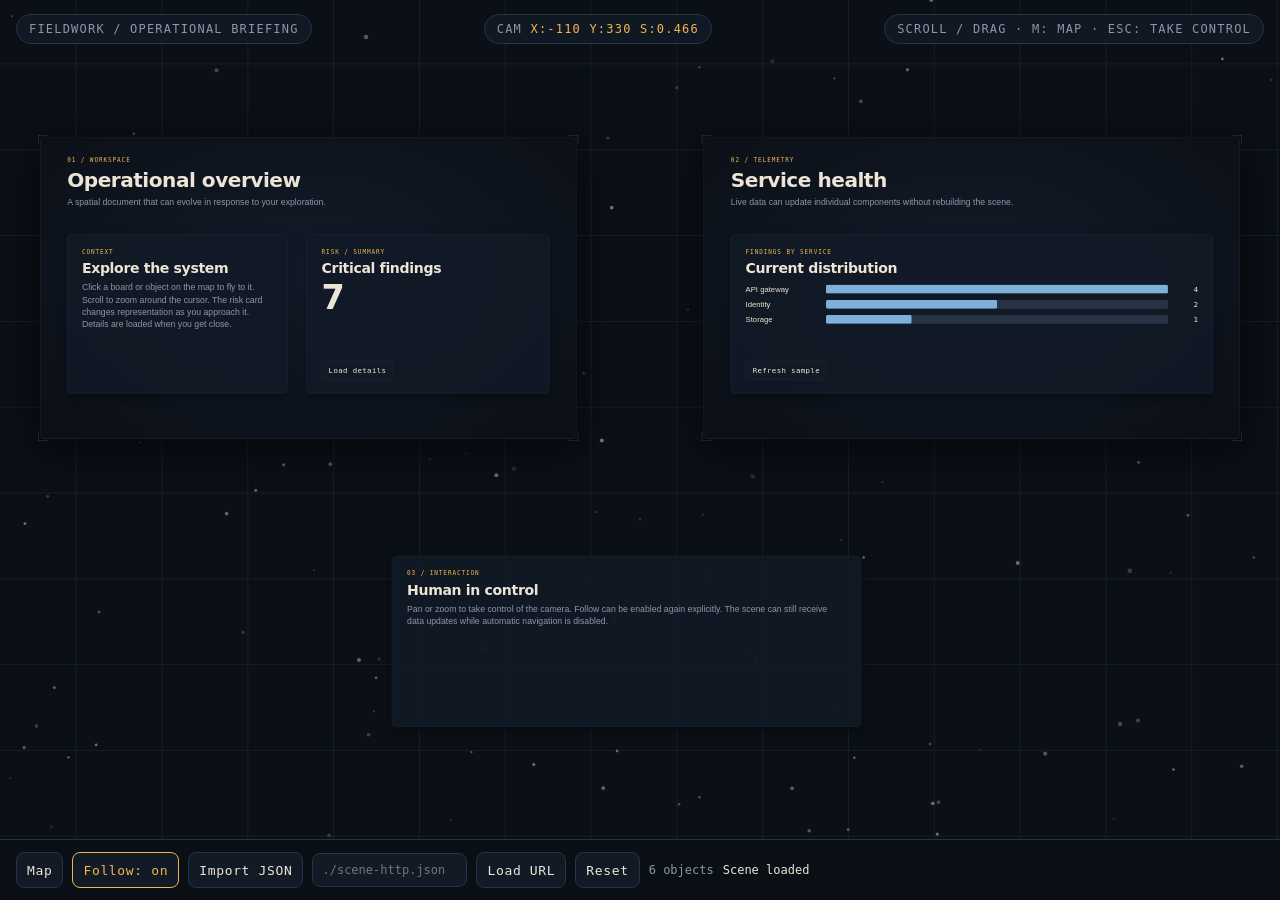
==== index.html @ 66d028a1 "Scaffold Fieldwork from recovered spatial prototype and architecture baseline" ====
<!doctype html><html lang="en"><head><meta charset="utf-8"><meta name="viewport" content="width=device-width,initial-scale=1,viewport-fit=cover"><title>Fieldwork — spatial workspace</title><meta http-equiv="Content-Security-Policy" content="default-src 'none'; script-src 'unsafe-inline'; style-src 'unsafe-inline'; connect-src 'self'; img-src 'self' data:; base-uri 'none'; form-action 'none'"><style>
:root{
  --ink:#0B0F16;
  --ink2:#121A26;
  --ink3:#172233;
  --line:#283346;
  --paper:#ECE5D6;
  --dim:#8D97A8;
  --sig:#F0B44C;   /* signal / focal highlight */
  --sense:#7FB0DA; /* geometry / camera / sensors */
  --earth:#D27A45; /* clock / grounding */
  --haze:#B486E6;  /* transforms / reveals */
  --ok:#5CCB8A;    /* active / verified */
  --display:"Bricolage Grotesque","Avenir Next","Segoe UI",system-ui,sans-serif;
  --body:"IBM Plex Sans","Helvetica Neue",Arial,sans-serif;
  --mono:"IBM Plex Mono",ui-monospace,"SF Mono",Menlo,monospace;
  color-scheme:dark;
}
*{box-sizing:border-box}
html,body{height:100%;margin:0;padding:0}
body{
  background:var(--ink);
  color:var(--paper);
  font-family:var(--body);
  overflow:hidden;
  user-select:auto;
}

/* Stage & World */
#stage{position:fixed;inset:0;overflow:hidden;cursor:default;touch-action:none}
#stage.explore{cursor:grab}
#stage.explore.drag{cursor:grabbing}
#bg{position:absolute;inset:0;width:100%;height:100%;display:block}
#world{position:absolute;left:0;top:0;transform-origin:0 0}
#macro{position:absolute;left:-14000px;top:-14000px;width:28000px;height:28000px;overflow:visible;pointer-events:none}

/* Drafting Boards */
.board{
  position:absolute;
  width:1600px;
  height:900px;
  transform-origin:800px 450px;
  background:radial-gradient(ellipse at 50% 45%, #121B29, #0B0F16);
  border:1px solid rgba(40,51,70,.85);
  border-radius:14px;
  box-shadow:0 30px 100px rgba(0,0,0,.6);
}
.board.clickable{cursor:pointer}
.board.clickable:hover{border-color:var(--sig);box-shadow:0 0 0 2px rgba(240,180,76,.35),0 30px 100px rgba(0,0,0,.65)}
.board>svg{position:absolute;inset:0;width:1600px;height:900px;overflow:visible;pointer-events:none}
.board .h{position:absolute}

/* Architectural Corner Marks & Title Block */
.sheet-mark{position:absolute;width:28px;height:28px;border-color:var(--line);border-style:solid;border-width:0;pointer-events:none}
.tl{left:-7px;top:-7px;border-left-width:2px;border-top-width:2px}
.tr{right:-7px;top:-7px;border-right-width:2px;border-top-width:2px}
.bl{left:-7px;bottom:-7px;border-left-width:2px;border-bottom-width:2px}
.br{right:-7px;bottom:-7px;border-right-width:2px;border-bottom-width:2px}
.tblock{
  position:absolute;right:28px;bottom:20px;
  font:500 14px/1 var(--mono);color:var(--dim);
  letter-spacing:.14em;text-transform:uppercase;
  display:flex;gap:18px;border-top:1px solid var(--line);padding-top:10px;
  pointer-events:none;
}
.tblock b{color:var(--paper);font-weight:500}

/* Board Typography */
.eyebrow{left:84px;top:56px;font:500 17px/1 var(--mono);letter-spacing:.2em;text-transform:uppercase;color:var(--sig)}
.h2{left:84px;top:88px;font:700 56px/1.04 var(--display);letter-spacing:-.02em;max-width:1180px;text-wrap:balance}
.txt{font:400 23px/1.38 var(--body);color:var(--paper)}
.small{font:400 18px/1.4 var(--body);color:var(--dim)}
.code{
  font:500 18px/1.45 var(--mono);
  background:var(--ink);
  border:1px solid var(--line);
  border-radius:10px;
  padding:14px 18px;
  color:var(--paper);
}
.card{
  background:rgba(18,26,38,.92);
  border:1.5px solid var(--line);
  border-radius:14px;
  padding:20px 22px;
  box-shadow:0 12px 32px rgba(0,0,0,.35);
}
.pill{
  display:inline-block;
  border:1.5px solid currentColor;
  border-radius:999px;
  padding:4px 12px;
  font:500 14px/1.1 var(--mono);
  letter-spacing:.1em;
  text-transform:uppercase;
}

/* SVG Styles */
svg text{font-family:var(--mono);fill:var(--paper)}
svg .t-lab{font:500 19px var(--mono);letter-spacing:.08em;text-transform:uppercase}
svg .t-sm{font:400 16px var(--mono);fill:var(--dim)}
svg .t-disp{font:700 28px var(--display)}
.stroke{fill:none;stroke-linecap:round;stroke-linejoin:round}
.s-sig{stroke:var(--sig)}.s-sense{stroke:var(--sense)}.s-earth{stroke:var(--earth)}.s-haze{stroke:var(--haze)}.s-ok{stroke:var(--ok)}.s-line{stroke:var(--line)}.s-dim{stroke:var(--dim)}.s-paper{stroke:var(--paper)}
.f-sig{fill:var(--sig)}.f-sense{fill:var(--sense)}.f-earth{fill:var(--earth)}.f-haze{fill:var(--haze)}.f-ok{fill:var(--ok)}.f-ink{fill:var(--ink)}.f-ink2{fill:var(--ink2)}.f-paper{fill:var(--paper)}.f-dim{fill:var(--dim)}
.c-sig{color:var(--sig)}.c-sense{color:var(--sense)}.c-earth{color:var(--earth)}.c-haze{color:var(--haze)}.c-ok{color:var(--ok)}.c-dim{color:var(--dim)}

/* Reveal Vocabulary */
[data-c]{
  transition:
    opacity .65s ease,
    transform .9s cubic-bezier(.2,.9,.2,1),
    clip-path 1s cubic-bezier(.7,0,.2,1),
    stroke-dashoffset 1.3s cubic-bezier(.65,0,.25,1);
}
svg [data-c]{transform-box:fill-box;transform-origin:center}
.rv{opacity:0;transform:translateY(22px)}
.pop{opacity:0;transform:scale(.45)}
.pop.on{transition:opacity .38s ease, transform .75s cubic-bezier(.22,1,.36,1)}
.fade{opacity:0}
.slide{opacity:0;transform:translateX(-46px)}
.mask{clip-path:inset(-10% 100% -10% 0)}
.mask.on{clip-path:inset(-10% -4% -10% -4%)}
.draw{stroke-dasharray:1 1;stroke-dashoffset:1}
.draw.on{stroke-dashoffset:0}
path.draw[marker-end]:not(.on),path.draw[marker-start]:not(.on){opacity:0}
.on{opacity:1;transform:none}

/* Ambient Motion */
@keyframes spin{to{transform:rotate(360deg)}}
@keyframes spinr{to{transform:rotate(-360deg)}}
@keyframes breathe{50%{opacity:.4}}
@keyframes bob{50%{transform:translateY(-10px)}}
@keyframes dashflow{to{stroke-dashoffset:-40}}
.spin-slow{animation:spin 50s linear infinite;transform-box:fill-box;transform-origin:center}
.spin-rev{animation:spinr 36s linear infinite;transform-box:fill-box;transform-origin:center}
.breathe.on{animation:breathe 2.6s ease-in-out infinite}
.bob.on{animation:bob 3.2s ease-in-out infinite}
.flow{stroke-dasharray:8 12;animation:dashflow 1.4s linear infinite}

/* Top Telemetry / Hint Pill */
#hud{
  position:fixed;top:14px;left:16px;right:16px;
  display:flex;align-items:center;justify-content:space-between;gap:12px;
  pointer-events:none;z-index:5;
}
.pillbar{
  font:500 12px var(--mono);letter-spacing:.1em;text-transform:uppercase;
  color:var(--dim);
  background:rgba(18,26,38,.86);
  border:1px solid var(--line);
  padding:7px 12px;border-radius:999px;
  backdrop-filter:blur(6px);
  white-space:nowrap;
}
.pillbar b{color:var(--sig);font-weight:500}
#hint{transition:opacity .35s}
#hint.hide{opacity:0}

.btn{
  appearance:none;border:1px solid var(--line);
  background:var(--ink2);color:var(--paper);
  height:36px;min-width:36px;border-radius:8px;
  font:500 13px var(--mono);letter-spacing:.05em;
  display:inline-flex;align-items:center;justify-content:center;gap:6px;
  cursor:pointer;padding:0 10px;
  transition:border-color .15s, color .15s;
}
.btn:hover{border-color:var(--dim)}
.btn:focus-visible{outline:2px solid var(--sig);outline-offset:2px}
.btn[aria-pressed="true"]{border-color:var(--sig);color:var(--sig)}

/* Fieldwork: arbitrary bounds and native interactive components. */
#stage{cursor:grab}#stage.drag{cursor:grabbing}#world{will-change:auto}.node{position:absolute;transform-origin:0 0;user-select:text;cursor:default}.node[hidden]{display:none}.node.clickable{cursor:pointer}.node:focus-visible{outline:3px solid var(--sig);outline-offset:6px}.node.card{padding:0;overflow:hidden}.node.board{overflow:visible}.node-content{position:relative;height:100%;padding:40px 44px;overflow:hidden;display:flex;flex-direction:column;gap:16px}.board>.node-content{padding:56px 80px;overflow:visible}.node-label{font:500 18px var(--mono);letter-spacing:.15em;text-transform:uppercase;color:var(--sig)}.node-title{font:700 42px/1.1 var(--display);margin:0;letter-spacing:-.025em}.board .node-title{font-size:60px}.node-text{font:400 26px/1.4 var(--body);color:var(--dim);margin:0;max-width:100%;overflow-wrap:anywhere}.board .node-text{max-width:1300px}.metric{font:700 100px/1 var(--display);font-variant-numeric:tabular-nums}.node-actions{display:flex;gap:12px;flex-wrap:wrap;margin-top:auto}.node-actions .btn{height:auto;padding:14px 20px;font-size:22px;white-space:normal;cursor:pointer}.node-list{font:24px/1.5 var(--body);margin:0;padding-left:28px}.chart{display:grid;gap:18px;margin-top:10px}.bar-row{display:grid;grid-template-columns:220px 1fr 70px;gap:20px;align-items:center;font:23px var(--body)}.bar-track{height:26px;background:var(--line);border-radius:4px;overflow:hidden}.bar-value{height:100%;background:var(--sense);border-radius:4px}.bar-number{font:23px var(--mono);text-align:right}.table-wrap{overflow:auto;max-height:250px;touch-action:pan-y}table{border-collapse:collapse;width:100%;font:24px var(--body)}td,th{text-align:left;padding:14px;border-bottom:1px solid var(--line)}th{font:500 18px var(--mono);color:var(--dim);text-transform:uppercase}#hud .pillbar{overflow:hidden;text-overflow:ellipsis;max-width:45vw}#hud{top:14px}#toolbar{position:fixed;bottom:0;left:0;right:0;display:flex;gap:9px;align-items:center;flex-wrap:wrap;padding:12px 16px;background:rgba(11,15,22,.96);border-top:1px solid var(--line);z-index:9}#status{font:12px var(--mono);color:var(--paper);flex:1;min-width:100px}#scene-url{width:155px;max-width:24vw;background:var(--ink2);border:1px solid var(--line);color:var(--paper);border-radius:8px;padding:9px;font:12px var(--mono)}#count{font:12px var(--mono);color:var(--dim)}@media(max-width:650px){#camHud{display:none}#toolbar{gap:5px;padding:8px}#scene-url{width:95px}#status{flex-basis:100%}}@media(prefers-reduced-motion:reduce){*,*::before,*::after{animation:none!important;transition:none!important}}
</style></head><body><div id="stage" class="explore" aria-label="Spatial workspace"><canvas id="bg" aria-hidden="true"></canvas><div id="world"></div></div><div id="hud"><div class="pillbar" id="title">Fieldwork</div><div class="pillbar" id="camHud">CAM <b id="camReadout"></b></div><div class="pillbar">Scroll / drag · M: map · Esc: take control</div></div><div id="toolbar"><button class="btn" id="map" type="button">Map</button><button class="btn" id="follow" type="button" aria-pressed="true">Follow: on</button><button class="btn" id="import" type="button">Import JSON</button><input id="file" type="file" accept="application/json,.json" hidden><input id="scene-url" aria-label="Scene URL" placeholder="./scene-http.json"><button class="btn" id="load-url" type="button">Load URL</button><button class="btn" id="reset" type="button">Reset</button><span id="count"></span><span id="status" role="status"></span></div><script type="application/json" id="demo">{"version": 1, "title": "Fieldwork / operational briefing", "objects": [{"id": "briefing", "type": "board", "x": -1900, "y": -550, "w": 1600, "h": 900, "props": {"label": "01 / WORKSPACE", "title": "Operational overview", "text": "A spatial document that can evolve in response to your exploration."}}, {"id": "summary", "type": "text", "x": 80, "y": 290, "w": 660, "h": 475, "props": {"label": "CONTEXT", "title": "Explore the system", "text": "Click a board or object on the map to fly to it. Scroll to zoom around the cursor. The risk card changes representation as you approach it. Details are loaded when you get close."}, "parent": "briefing"}, {"id": "risk", "type": "metric", "x": 795, "y": 290, "w": 725, "h": 475, "props": {"label": "RISK / SUMMARY", "title": "Critical findings", "value": 7, "buttons": [{"label": "Load details", "event": "details"}]}, "variants": [{"minZoom": 0.8, "type": "metric", "props": {"text": "Three services need review. Details can be discovered by zooming or clicking."}}], "parent": "briefing"}, {"id": "services", "type": "board", "x": 80, "y": -550, "w": 1600, "h": 900, "props": {"label": "02 / TELEMETRY", "title": "Service health", "text": "Live data can update individual components without rebuilding the scene."}}, {"id": "trend", "type": "chart", "x": 80, "y": 290, "w": 1440, "h": 475, "props": {"label": "FINDINGS BY SERVICE", "title": "Current distribution", "items": [{"label": "API gateway", "value": 4}, {"label": "Identity", "value": 2}, {"label": "Storage", "value": 1}], "buttons": [{"label": "Refresh sample", "event": "refresh"}]}, "parent": "services"}, {"id": "notes", "type": "text", "x": -850, "y": 700, "w": 1400, "h": 510, "props": {"label": "03 / INTERACTION", "title": "Human in control", "text": "Pan or zoom to take control of the camera. Follow can be enabled again explicitly. The scene can still receive data updates while automatic navigation is disabled."}}], "behaviours": [{"id": "discover", "on": {"event": "camera.enter", "target": "risk", "minZoom": 1.25}, "actions": [{"command": "data.fetch", "source": "risk-details"}], "once": true}, {"id": "details-click", "on": {"event": "widget.action", "target": "risk", "name": "details"}, "actions": [{"command": "data.fetch", "source": "risk-click"}]}, {"id": "refresh", "on": {"event": "widget.action", "target": "trend", "name": "refresh"}, "actions": [{"command": "data.fetch", "source": "telemetry"}]}], "sources": {"risk-details": {"kind": "inline", "commands": [{"command": "object.update", "target": "risk", "props": {"value": 9}}, {"command": "object.upsert", "object": {"id": "details", "type": "board", "x": 1900, "y": -550, "w": 1600, "h": 900, "props": {"label": "04 / DISCOVERED", "title": "Affected services", "text": "This board was created by a JSON response, not embedded as HTML."}}}, {"command": "object.upsert", "object": {"id": "findings", "type": "table", "x": 80, "y": 290, "w": 1440, "h": 475, "props": {"title": "Prioritized findings", "columns": ["Service", "Severity", "Open"], "rows": [["API gateway", "Critical", 5], ["Identity", "Critical", 3], ["Storage", "Critical", 1]], "buttons": [{"label": "Return to overview", "event": "return"}]}, "parent": "details"}}, {"command": "object.move", "target": "notes", "x": 300, "y": 850}, {"command": "behaviour.upsert", "behaviour": {"id": "return-home", "on": {"event": "widget.action", "target": "findings", "name": "return"}, "actions": [{"command": "camera.overview"}]}}]}, "risk-click": {"kind": "inline", "commands": [{"command": "object.update", "target": "risk", "props": {"value": 9}}, {"command": "object.upsert", "object": {"id": "details", "type": "board", "x": 1900, "y": -550, "w": 1600, "h": 900, "props": {"label": "04 / DISCOVERED", "title": "Affected services", "text": "This board was created by a JSON response, not embedded as HTML."}}}, {"command": "object.upsert", "object": {"id": "findings", "type": "table", "x": 80, "y": 290, "w": 1440, "h": 475, "props": {"title": "Prioritized findings", "columns": ["Service", "Severity", "Open"], "rows": [["API gateway", "Critical", 5], ["Identity", "Critical", 3], ["Storage", "Critical", 1]], "buttons": [{"label": "Return to overview", "event": "return"}]}, "parent": "details"}}, {"command": "object.move", "target": "notes", "x": 300, "y": 850}, {"command": "behaviour.upsert", "behaviour": {"id": "return-home", "on": {"event": "widget.action", "target": "findings", "name": "return"}, "actions": [{"command": "camera.overview"}]}}, {"command": "camera.focus", "target": "details"}]}, "telemetry": {"kind": "inline", "commands": [{"command": "object.update", "target": "trend", "props": {"items": [{"label": "API gateway", "value": 5}, {"label": "Identity", "value": 3}, {"label": "Storage", "value": 1}]}}]}}, "camera": {"initial": "overview"}}</script><script>
/* Camera interpolation and adaptive background derived from the supplied Spatial Explainer reference. */
const ease = p => p < 0.5 ? 4 * p * p * p : 1 - Math.pow(-2 * p + 2, 3) / 2;

function lerpCam(a, b, p, fly) {
  const e = ease(Math.max(0, Math.min(1, p)));
  const x = a.x + (b.x - a.x) * e;
  const y = a.y + (b.y - a.y) * e;
  // Geometric interpolation for scale looks uniform to the eye
  let s = Math.exp(Math.log(a.s) + (Math.log(b.s) - Math.log(a.s)) * e);
  if (fly) {
    // Gentle zoom-out arc midway through long flights
    const dip = Math.sin(e * Math.PI);
    s *= Math.exp(-0.55 * dip);
  }
  return { x, y, s };
}


const cv = document.getElementById('bg');
const ctx = cv.getContext('2d');
let DPR = 1;
function resize() {
  DPR = Math.min(2, devicePixelRatio || 1);
  cv.width = innerWidth * DPR;
  cv.height = innerHeight * DPR;
}
window.addEventListener('resize', resize);
resize();

const dust = Array.from({ length: 120 }, () => ({
  x: Math.random(),
  y: Math.random(),
  z: 0.2 + Math.random() * 0.65,
  a: 0.12 + Math.random() * 0.35,
  r: 0.8 + Math.random() * 1.6
}));

let prevCam = null;
function drawBg(c) {
  const W = innerWidth, Hh = innerHeight, k = baseScale() * c.s;
  ctx.setTransform(DPR, 0, 0, DPR, 0, 0);
  ctx.clearRect(0, 0, W, Hh);

  // Choose an adaptive grid spacing in world units so grid squares stay readable at any zoom
  const rawStep = 90 / k;
  const pow = Math.pow(2, Math.round(Math.log2(rawStep)));
  const step = Math.max(64, pow);
  const pxStep = step * k;

  ctx.strokeStyle = 'rgba(40,51,70,.42)';
  ctx.lineWidth = 1;
  ctx.beginPath();
  const ox = ((W / 2 - c.x * k) % pxStep + pxStep) % pxStep;
  const oy = (((Hh - 36) / 2 - c.y * k) % pxStep + pxStep) % pxStep;
  for (let x = ox; x < W; x += pxStep) { ctx.moveTo(x, 0); ctx.lineTo(x, Hh); }
  for (let y = oy; y < Hh; y += pxStep) { ctx.moveTo(0, y); ctx.lineTo(W, y); }
  ctx.stroke();

  // Parallax dust with motion streaks during camera flight
  const vx = prevCam ? (c.x - prevCam.x) * k : 0;
  const vy = prevCam ? (c.y - prevCam.y) * k : 0;
  const speedPx = Math.hypot(vx, vy);

  for (const d of dust) {
    const sx = ((d.x * W - c.x * k * 0.08 * d.z) % W + W) % W;
    const sy = ((d.y * Hh - c.y * k * 0.08 * d.z) % Hh + Hh) % Hh;
    ctx.fillStyle = `rgba(236,229,214,${d.a})`;
    if (speedPx > 3 && !reducedMotion.matches) {
      ctx.strokeStyle = `rgba(240,180,76,${Math.min(0.45, d.a * 0.9)})`;
      ctx.lineWidth = d.r;
      ctx.beginPath();
      ctx.moveTo(sx, sy);
      ctx.lineTo(sx + vx * 0.35 * d.z, sy + vy * 0.35 * d.z);
      ctx.stroke();
    } else {
      ctx.beginPath();
      ctx.arc(sx, sy, d.r, 0, Math.PI * 2);
      ctx.fill();
    }
  }
  prevCam = { ...c };
}


'use strict';
const world = document.getElementById('world'), stage = document.getElementById('stage');
const $ = id => document.getElementById(id);
const reducedMotion = matchMedia('(prefers-reduced-motion: reduce)');
const clone = x => JSON.parse(JSON.stringify(x));
const own = (o,k) => Object.prototype.hasOwnProperty.call(o,k);
const obj = v => v !== null && typeof v === 'object' && !Array.isArray(v);
const idOK = v => typeof v === 'string' && /^[a-zA-Z][\w-]{0,63}$/.test(v) && !['constructor','prototype','__proto__'].includes(v);
const num = (v,lo,hi) => typeof v === 'number' && Number.isFinite(v) && v>=lo && v<=hi;
const str = (v,n=2000) => typeof v==='string' && v.length<=n;
const fail = m => {throw Error(m)};
const check = (v,m) => {if(!v) fail(m)};
const keys = (o,allowed) => {check(obj(o),'Expected object');for(const k of Object.keys(o))check(allowed.includes(k),`Unexpected field: ${k}`)};
const optional = (o,k,f) => !own(o,k)||f(o[k]);
const catalog = new Set(['board','text','metric','list','chart','table','controls']);
const eventTypes = new Set(['widget.action','camera.enter','camera.leave','scene.ready','data.loaded']);
const LIMIT=250;
const MAX_COORD=1000000;
const MIN_S=.002, MAX_S=16;
function validProps(p){
  keys(p,['label','title','text','value','items','rows','columns','buttons']);
  for(const k of ['label','title','text'])check(optional(p,k,v=>str(v)),`Invalid ${k}`);
  check(optional(p,'value',v=>str(v,200)||num(v,-1e12,1e12)),'Invalid value');
  check(optional(p,'items',v=>Array.isArray(v)&&v.length<=100&&v.every(i=>str(i,300)||(obj(i)&&Object.keys(i).every(k=>['label','value'].includes(k))&&str(i.label,100)&&num(i.value,0,1e12)))),'Invalid items');
  check(optional(p,'columns',v=>Array.isArray(v)&&v.length<=12&&v.every(i=>str(i,100))),'Invalid columns');
  check(optional(p,'rows',v=>Array.isArray(v)&&v.length<=100&&v.every(r=>Array.isArray(r)&&r.length<=12&&r.every(i=>str(i,300)||num(i,-1e12,1e12)))),'Invalid rows');
  check(optional(p,'buttons',v=>Array.isArray(v)&&v.length<=10&&v.every(b=>obj(b)&&Object.keys(b).every(k=>['label','event'].includes(k))&&str(b.label,100)&&idOK(b.event))),'Invalid buttons');
}
function validNode(n){
  keys(n,['id','type','parent','x','y','w','h','props','variants','hidden']);
  check(idOK(n.id)&&catalog.has(n.type),'Invalid object id/type');
  check(optional(n,'parent',v=>v===null||idOK(v)),'Invalid parent');
  check(num(n.x,-MAX_COORD,MAX_COORD)&&num(n.y,-MAX_COORD,MAX_COORD)&&num(n.w,100,20000)&&num(n.h,80,20000),'Invalid object bounds');
  check(optional(n,'hidden',v=>typeof v==='boolean'),'Invalid hidden');
  validProps(n.props);
  check(optional(n,'variants',v=>Array.isArray(v)&&v.length<=8),'Invalid variants');
  let last=0;
  for(const v of n.variants||[]){keys(v,['minZoom','type','props']);check(num(v.minZoom,MIN_S,MAX_S)&&v.minZoom>last,'Variants must be sorted by ascending minZoom');check(catalog.has(v.type)&&v.type!=='board'&&n.type!=='board','Invalid semantic variant type');validProps(v.props);last=v.minZoom;}
}
function validBehaviour(b){
  keys(b,['id','on','once','actions']);check(idOK(b.id),'Invalid behaviour id');
  keys(b.on,['event','target','name','minZoom']);check(eventTypes.has(b.on.event),'Invalid event');
  check(optional(b.on,'target',idOK)&&optional(b.on,'name',idOK)&&optional(b.on,'minZoom',v=>num(v,MIN_S,MAX_S)),'Invalid event filter');
  if(b.on.event.startsWith('camera.'))check(idOK(b.on.target),'Camera rule needs target');
  check(optional(b,'once',v=>typeof v==='boolean'),'Invalid once');check(Array.isArray(b.actions)&&b.actions.length>0&&b.actions.length<=20,'Invalid actions');
  b.actions.forEach(validCommand);
}
function validSource(s){
  check(obj(s),'Invalid source');
  if(s.kind==='inline'){keys(s,['kind','commands']);check(Array.isArray(s.commands)&&s.commands.length<=100,'Invalid inline response');s.commands.forEach(validResponseCommand);}
  else if(s.kind==='http'){keys(s,['kind','url']);check(str(s.url,1000),'Invalid URL');const u=new URL(s.url,location.href);check(['http:','https:'].includes(u.protocol)&&u.origin===location.origin&&!u.username&&!u.password,'HTTP sources must be same-origin');}
  else fail('Unknown source kind');
}
function validCommand(c){
  check(obj(c),'Invalid command');
  switch(c.command){
    case 'object.upsert':keys(c,['command','object']);validNode(c.object);break;
    case 'object.update':keys(c,['command','target','props']);check(idOK(c.target),'Invalid target');validProps(c.props);break;
    case 'object.move':keys(c,['command','target','x','y','parent']);check(idOK(c.target)&&num(c.x,-MAX_COORD,MAX_COORD)&&num(c.y,-MAX_COORD,MAX_COORD)&&optional(c,'parent',v=>v===null||idOK(v)),'Invalid move');break;
    case 'object.resize':keys(c,['command','target','w','h']);check(idOK(c.target)&&num(c.w,100,20000)&&num(c.h,80,20000),'Invalid resize');break;
    case 'object.delete':keys(c,['command','target']);check(idOK(c.target),'Invalid target');break;
    case 'object.visibility':keys(c,['command','target','hidden']);check(idOK(c.target)&&typeof c.hidden==='boolean','Invalid visibility');break;
    case 'behaviour.upsert':keys(c,['command','behaviour']);validBehaviour(c.behaviour);break;
    case 'behaviour.delete':keys(c,['command','target']);check(idOK(c.target),'Invalid behaviour target');break;
    case 'camera.focus':keys(c,['command','target','durationMs']);check(idOK(c.target)&&optional(c,'durationMs',v=>num(v,0,5000)),'Invalid focus');break;
    case 'camera.overview':keys(c,['command','durationMs']);check(optional(c,'durationMs',v=>num(v,0,5000)),'Invalid overview');break;
    case 'camera.set':keys(c,['command','x','y','s','durationMs']);check(num(c.x,-MAX_COORD,MAX_COORD)&&num(c.y,-MAX_COORD,MAX_COORD)&&num(c.s,MIN_S,MAX_S)&&optional(c,'durationMs',v=>num(v,0,5000)),'Invalid camera');break;
    case 'data.fetch':keys(c,['command','source']);check(idOK(c.source),'Invalid source id');break;
    default:fail('Unknown command: '+c.command);
  }
}
function validResponseCommand(c){validCommand(c);check(c.command!=='data.fetch','Response cannot directly initiate a fetch');}
function validate(s){
  keys(s,['version','title','objects','behaviours','sources','camera']);check(s.version===1&&str(s.title,120),'Invalid scene version/title');
  check(Array.isArray(s.objects)&&s.objects.length<=LIMIT,'Too many objects');
  const nodes=new Map();for(const n of s.objects){validNode(n);check(!nodes.has(n.id),'Duplicate object '+n.id);nodes.set(n.id,n)}
  for(const n of nodes.values()){let cur=n, seen=new Set();while(cur.parent){check(!seen.has(cur.id),'Parent cycle');seen.add(cur.id);cur=nodes.get(cur.parent);check(cur&&cur.type==='board','Parent must be existing board');check(seen.size<=8,'Board nesting limit');}}
  check(Array.isArray(s.behaviours)&&s.behaviours.length<=100,'Invalid behaviours');const ids=new Set();for(const b of s.behaviours){validBehaviour(b);check(!ids.has(b.id),'Duplicate behaviour');ids.add(b.id)}
  check(obj(s.sources)&&Object.keys(s.sources).length<=50,'Invalid sources');for(const [k,v] of Object.entries(s.sources)){check(idOK(k),'Invalid source id');validSource(v);}
  for(const b of s.behaviours)for(const a of b.actions)if(a.command==='data.fetch')check(own(s.sources,a.source),'Unknown source: '+a.source);
  keys(s.camera,['initial']);check(s.camera.initial==='overview'||nodes.has(s.camera.initial),'Invalid initial camera');
  return s;
}
let scene, nodes=new Map(), dom=new Map(), fired=new Set(), running=new Set(), inside=new Map(), requests=new Map(), generation=0, revision=0;
let lastCam={x:0,y:0,s:1}, flight=null, dirty=true, settleAt=0, cameraDirty=true, mapMode=true, follow=true, humanEpoch=0, dragging=null;
const bus=new EventTarget();
function status(msg){$('status').textContent=msg;}
function emit(type,detail={}){
  const event={type,...detail};bus.dispatchEvent(new CustomEvent(type,{detail:clone(event)}));
  for(const b of scene?.behaviours||[]){const o=b.on;if(o.event!==type||o.target&&o.target!==event.target||o.name&&o.name!==event.name)continue;
    if(o.minZoom!==undefined&&lastCam.s<o.minZoom&&!type.startsWith('camera.'))continue;
    if(type.startsWith('camera.')&&event.rule!==b.id)continue;
    if((b.once&&fired.has(b.id))||running.has(b.id))continue;
    const gen=generation, epoch=humanEpoch;running.add(b.id);
    Promise.resolve().then(async()=>{try{for(const a of b.actions){if(gen!==generation)return;await dispatch(a,{epoch});}if(gen===generation&&b.once)fired.add(b.id);}catch(e){if(gen===generation)status('Action rejected: '+e.message);}finally{if(gen===generation)running.delete(b.id);}});
  }
}
function abs(n){let x=n.x,y=n.y,hidden=!!n.hidden,p=n.parent;while(p){const b=nodes.get(p);x+=b.x;y+=b.y;hidden=hidden||!!b.hidden;p=b.parent;}return {...n,x,y,hidden};}
function baseScale(){return Math.max(.01,Math.min(innerWidth/1600,(innerHeight-68)/900)*.9)}
function screenToWorld(px,py,c){const k=baseScale()*c.s;return {x:c.x+(px-innerWidth/2)/k,y:c.y+(py-(innerHeight-36)/2)/k};}
function fit(bounds){const w=Math.max(1,bounds.w),h=Math.max(1,bounds.h);return{x:bounds.x+w/2,y:bounds.y+h/2,s:Math.max(MIN_S,Math.min(MAX_S,Math.min((innerWidth-80)/w,(innerHeight-130)/h)/baseScale()))};}
function overview(){const a=[...nodes.values()].map(abs).filter(n=>!n.hidden);if(!a.length)return{x:0,y:0,s:1};const x=Math.min(...a.map(n=>n.x)),y=Math.min(...a.map(n=>n.y));return fit({x,y,w:Math.max(...a.map(n=>n.x+n.w))-x,h:Math.max(...a.map(n=>n.y+n.h))-y});}
function target(c){if(c.command==='camera.overview')return overview();if(c.command==='camera.set')return{x:c.x,y:c.y,s:c.s};const n=nodes.get(c.target);check(n&&!abs(n).hidden,'Camera target unavailable');return fit(abs(n));}
function flyTo(to,durationMs,owner="automation"){const from={...lastCam},dist=Math.hypot(to.x-from.x,to.y-from.y),scaleJump=Math.abs(Math.log(to.s/from.s));const duration=reducedMotion.matches?0:durationMs??1000*Math.min(2.6,Math.max(1.25,1.1+scaleJump*.75+dist/8500));flight=duration?{from,to,t:performance.now(),duration,owner,fly:dist>1800||scaleJump>.3}:null;if(!flight){lastCam=to;settleAt=performance.now();}cameraDirty=true;dirty=true;}
function syncFollow(){ $('follow').textContent='Follow: '+(follow?'on':'off');$('follow').setAttribute('aria-pressed',String(follow)); }
function manual(){humanEpoch++;follow=false;syncFollow();flight=null;mapMode=false;cameraDirty=true;dirty=true;}
function userNav(c){humanEpoch++;mapMode=c.command==='camera.overview';flyTo(target(c),c.durationMs,"human");}
function automated(c,epoch){if(!follow||dragging||flight?.owner==="human"||epoch!==humanEpoch){status('Camera request skipped: human control');emit('camera.interrupted',{reason:'human-control'});return;}mapMode=c.command==='camera.overview';flyTo(target(c),c.durationMs);}
function element(tag,cls,text){const el=document.createElement(tag);if(cls)el.className=cls;if(text!==undefined)el.textContent=String(text);return el;}
function display(n){let v=n;for(const q of n.variants||[])if(lastCam.s>=q.minZoom)v={...n,type:q.type,props:{...n.props,...q.props}};return v;}
function makeContent(n){const p=n.props,c=element('div','node-content');if(p.label)c.append(element('div','node-label',p.label));if(p.title)c.append(element('h2','node-title',p.title));if(p.text)c.append(element('p','node-text',p.text));
  if(n.type==='metric'&&p.value!==undefined)c.append(element('div','metric',p.value));
  if(n.type==='list'){const list=element('ul','node-list');for(const item of p.items||[])list.append(element('li','',typeof item==='string'?item:`${item.label}: ${item.value}`));c.append(list);}
  if(n.type==='chart'){const items=(p.items||[]).filter(obj),max=Math.max(1,...items.map(i=>i.value));const bars=element('div','chart');for(const i of items){const r=element('div','bar-row');r.append(element('span','bar-label',i.label));const track=element('div','bar-track'),bar=element('div','bar-value');bar.style.width=(i.value/max*100)+'%';track.append(bar);r.append(track,element('span','bar-number',i.value));bars.append(r);}c.append(bars);}
  if(n.type==='table'){const wrap=element('div','table-wrap'),t=element('table');const head=element('thead'),hr=element('tr');for(const col of p.columns||[])hr.append(element('th','',col));head.append(hr);t.append(head);const body=element('tbody');for(const row of p.rows||[]){const tr=element('tr');for(const cell of row)tr.append(element('td','',cell));body.append(tr);}t.append(body);wrap.append(t);c.append(wrap);}
  if(p.buttons?.length){const actions=element('div','node-actions');for(const b of p.buttons){const btn=element('button','btn',b.label);btn.type='button';btn.addEventListener('click',e=>{e.stopPropagation();emit('widget.action',{target:n.id,name:b.event});});actions.append(btn);}c.append(actions);}
  return c;
}
function render(){
  for(const [id,entry] of dom)if(!nodes.has(id)){entry.el.remove();dom.delete(id);}
  // Flatten objects into the original world container; parent coordinates are logical, not CSS nested transforms.
  const depths=n=>{let d=0;while(n.parent){d++;n=nodes.get(n.parent);}return d};
  const sorted=[...nodes.values()].sort((a,b)=>depths(a)-depths(b));
  for(const n of sorted){const a=abs(n),v=display(n);let entry=dom.get(n.id);if(!entry){const el=element('section','node');el.dataset.id=n.id;el.tabIndex=0;el.addEventListener('click',e=>{if(e.target.closest('button, input, select, textarea, a'))return;if(mapMode){e.stopPropagation();userNav({command:'camera.focus',target:n.id});}else emit('widget.action',{target:n.id,name:'select'});});el.addEventListener('dblclick',e=>{if(!e.target.closest('button,input,select,textarea,a')){e.stopPropagation();userNav({command:'camera.focus',target:n.id});}});el.addEventListener('keydown',e=>{if(e.key==='Enter'&&e.target===el){e.stopPropagation();userNav({command:'camera.focus',target:n.id});}});world.append(el);entry={el,key:null};dom.set(n.id,entry);if(!reducedMotion.matches)el.animate([{opacity:0},{opacity:1}],{duration:500,easing:'ease-out'});}
    const {el}=entry;el.className='node '+(n.type==='board'?'board':'card')+(mapMode?' clickable':'');Object.assign(el.style,{left:a.x+'px',top:a.y+'px',width:n.w+'px',height:n.h+'px',zIndex:String(depths(n)*2+(n.type==='board'?0:1))});el.hidden=a.hidden;el.setAttribute('aria-label',v.props.title||n.id);
    const key=JSON.stringify([v.type,v.props,n.type]);if(key!==entry.key){const content=makeContent(v);if(n.type==='board'){for(const k of ['tl','tr','bl','br'])content.append(element('div','sheet-mark '+k));}el.replaceChildren(content);entry.key=key;}
  }
  $('count').textContent=nodes.size+' objects';$('title').textContent=scene.title;dirty=false;
}
function evaluateCamera(){
  if(!scene)return;const k=baseScale()*lastCam.s,hw=innerWidth/2/k,hh=(innerHeight-36)/2/k;
  const active=new Set();for(const b of scene.behaviours){if(!b.on.event.startsWith('camera.'))continue;active.add(b.id);const n=nodes.get(b.on.target),a=n?abs(n):null;const yes=!!a&&!a.hidden&&lastCam.s>=(b.on.minZoom??MIN_S)&&Math.abs(a.x+a.w/2-lastCam.x)<=hw&&Math.abs(a.y+a.h/2-lastCam.y)<=hh;const old=inside.get(b.id)||false;inside.set(b.id,yes);if(yes!==old)emit(yes?'camera.enter':'camera.leave',{target:b.on.target,rule:b.id,zoom:lastCam.s});}
  for(const id of inside.keys())if(!active.has(id))inside.delete(id);
}
function getObj(s,id){const n=s.objects.find(n=>n.id===id);check(n,'Unknown object '+id);return n;}
function applyMutation(s,c){switch(c.command){
  case 'object.upsert':{const i=s.objects.findIndex(n=>n.id===c.object.id);if(i<0)s.objects.push(clone(c.object));else s.objects[i]=clone(c.object);break;}
  case 'object.update':{const n=getObj(s,c.target);n.props={...n.props,...clone(c.props)};break;}
  case 'object.move':{const n=getObj(s,c.target);n.x=c.x;n.y=c.y;if(own(c,'parent'))n.parent=c.parent;break;}
  case 'object.resize':{const n=getObj(s,c.target);n.w=c.w;n.h=c.h;break;}
  case 'object.visibility':getObj(s,c.target).hidden=c.hidden;break;
  case 'object.delete':{getObj(s,c.target);const removed=new Set([c.target]);let changed;do{changed=false;for(const n of s.objects)if(removed.has(n.parent)&&!removed.has(n.id)){removed.add(n.id);changed=true;}}while(changed);s.objects=s.objects.filter(n=>!removed.has(n.id));if(removed.has(s.camera.initial))s.camera.initial='overview';break;}
  case 'behaviour.upsert':{const i=s.behaviours.findIndex(b=>b.id===c.behaviour.id);if(i<0)s.behaviours.push(clone(c.behaviour));else s.behaviours[i]=clone(c.behaviour);break;}
  case 'behaviour.delete':s.behaviours=s.behaviours.filter(b=>b.id!==c.target);break;
  default:fail('Not a mutation');
}}
function applyBatch(commands,{epoch=humanEpoch}={}){
  check(Array.isArray(commands)&&commands.length<=100,'Invalid command batch');commands.forEach(validResponseCommand);const next=clone(scene);const cams=[];for(const c of commands){if(c.command.startsWith('camera.'))cams.push(c);else applyMutation(next,c);}
  validate(next);for(const c of cams)if(c.command==='camera.focus'){let n=getObj(next,c.target);while(n){check(!n.hidden,'Camera target hidden');n=n.parent?getObj(next,n.parent):null;}}
  const changed=commands.some(c=>!c.command.startsWith('camera.'));if(changed){for(const b of next.behaviours){const old=scene.behaviours.find(x=>x.id===b.id);if(JSON.stringify(b)!==JSON.stringify(old)){fired.delete(b.id);inside.delete(b.id);}}
    scene=next;nodes=new Map(scene.objects.map(n=>[n.id,n]));revision++;dirty=true;cameraDirty=true;settleAt=performance.now()+100;emit('scene.changed',{revision});}
  for(const c of cams)automated(c,epoch);
  return {revision};
}
async function dispatch(c,{epoch=humanEpoch}={}){validCommand(c);if(c.command==='data.fetch')return fetchSource(c.source,epoch);return applyBatch([c],{epoch});}
async function fetchSource(name,epoch){
  check(own(scene.sources,name),'Unknown source '+name);if(requests.has(name))return requests.get(name).promise;const gen=generation,source=clone(scene.sources[name]),controller=new AbortController();
  const promise=Promise.resolve().then(async()=>{try{status('Loading '+name+'…');let commands;
    if(source.kind==='inline')commands=clone(source.commands);else{const timeout=setTimeout(()=>controller.abort(),15000);try{const response=await fetch(new URL(source.url,location.href),{signal:controller.signal,credentials:'same-origin',redirect:'error',cache:'no-store'});check(response.ok,'HTTP '+response.status);const text=await response.text();check(text.length<=1000000,'Response too large');commands=JSON.parse(text);}finally{clearTimeout(timeout);}}
    if(gen!==generation)return;applyBatch(commands,{epoch});status('Loaded '+name);emit('data.loaded',{name});return {revision};
  }catch(e){if(gen===generation)status('Fetch failed: '+e.message);throw e;}finally{if(gen===generation)requests.delete(name);}});requests.set(name,{promise,controller});return promise;
}
function loadScene(input){const next=validate(clone(input));generation++;for(const r of requests.values())r.controller.abort();requests.clear();fired.clear();running.clear();inside.clear();scene=next;nodes=new Map(scene.objects.map(n=>[n.id,n]));revision=0;humanEpoch++;follow=true;syncFollow();flight=null;mapMode=scene.camera.initial==='overview';lastCam=mapMode?overview():target({command:'camera.focus',target:scene.camera.initial});dirty=true;cameraDirty=true;settleAt=performance.now()+150;status('Scene loaded');emit('scene.ready');}
window.fieldwork=Object.freeze({getState:()=>({scene:clone(scene),camera:{...lastCam},revision,follow}),loadScene,dispatch:c=>dispatch(clone(c)),batch:c=>applyBatch(clone(c)),events:bus});
$('map').onclick=()=>userNav({command:'camera.overview'});$('follow').onclick=()=>{follow=!follow;humanEpoch++;if(!follow&&flight?.owner!=="human"){flight=null;settleAt=performance.now()+100;}syncFollow();status(follow?'Automatic navigation enabled':'Human controls camera');};
$('import').onclick=()=>$('file').click();$('file').onchange=async e=>{try{const f=e.target.files[0];if(f){check(f.size<=1000000,'File too large');loadScene(JSON.parse(await f.text()));}}catch(err){status('Import rejected: '+err.message);}e.target.value='';};
$('reset').onclick=()=>loadScene(JSON.parse($('demo').textContent));
$('load-url').onclick=async()=>{const url=$('scene-url').value.trim();try{const u=new URL(url,location.href);check(['http:','https:'].includes(u.protocol)&&u.origin===location.origin,'Scene URL must be same-origin HTTP');const gen=generation;const r=await fetch(u,{redirect:'error',cache:'no-store',credentials:'same-origin'});check(r.ok,'HTTP '+r.status);const t=await r.text();check(t.length<=1000000,'Scene too large');if(gen===generation)loadScene(JSON.parse(t));}catch(e){status('Load rejected: '+e.message);}};
stage.addEventListener('pointerdown',e=>{if(e.button!==0||e.target.closest('button,input,select,textarea,a'))return;dragging={id:e.pointerId,x:e.clientX,y:e.clientY,c:{...lastCam},moved:false};});
window.addEventListener('pointermove',e=>{if(!dragging||dragging.id!==e.pointerId)return;const dx=e.clientX-dragging.x,dy=e.clientY-dragging.y;if(!dragging.moved&&Math.hypot(dx,dy)<5)return;if(!dragging.moved){manual();dragging.moved=true;stage.classList.add('drag');stage.setPointerCapture(e.pointerId);}const k=baseScale()*dragging.c.s;lastCam={...dragging.c,x:dragging.c.x-dx/k,y:dragging.c.y-dy/k};cameraDirty=true;settleAt=Infinity;});
function endDrag(){if(dragging?.moved){settleAt=performance.now()+150;stage.classList.remove('drag');}dragging=null;}
window.addEventListener('pointerup',endDrag);window.addEventListener('pointercancel',endDrag);stage.addEventListener('lostpointercapture',endDrag);
stage.addEventListener('wheel',e=>{if(e.target.closest('.table-wrap')&&!e.ctrlKey)return;e.preventDefault();manual();const before=screenToWorld(e.clientX,e.clientY,lastCam),factor=Math.exp(-e.deltaY*(e.deltaMode===1?16:1)*.0014);lastCam.s=Math.max(MIN_S,Math.min(MAX_S,lastCam.s*factor));const after=screenToWorld(e.clientX,e.clientY,lastCam);lastCam.x+=before.x-after.x;lastCam.y+=before.y-after.y;settleAt=performance.now()+180;},{passive:false});
window.addEventListener('keydown',e=>{if(e.target.closest('input,button,textarea,select'))return;if(e.key.toLowerCase()==='m')userNav({command:'camera.overview'});if(e.key==='Escape'){manual();settleAt=performance.now()+100;}if(['ArrowLeft','ArrowRight','ArrowUp','ArrowDown','+','-','='].includes(e.key)){e.preventDefault();manual();const step=100/(baseScale()*lastCam.s);if(e.key==='ArrowLeft')lastCam.x-=step;if(e.key==='ArrowRight')lastCam.x+=step;if(e.key==='ArrowUp')lastCam.y-=step;if(e.key==='ArrowDown')lastCam.y+=step;if(e.key==='+'||e.key==='=')lastCam.s=Math.min(MAX_S,lastCam.s*1.3);if(e.key==='-')lastCam.s=Math.max(MIN_S,lastCam.s/1.3);settleAt=performance.now()+150;}});
window.addEventListener('resize',()=>{cameraDirty=true;settleAt=performance.now()+150;});
function frame(pn){
  if(flight){const p=Math.min(1,(pn-flight.t)/flight.duration);lastCam=lerpCam(flight.from,flight.to,p,flight.fly);cameraDirty=true;if(p>=1){lastCam=flight.to;flight=null;settleAt=pn+100;emit('camera.arrived',{camera:{...lastCam}});}}
  if(cameraDirty){const k=baseScale()*lastCam.s;world.style.transform=`translate(${innerWidth/2-lastCam.x*k}px, ${(innerHeight-36)/2-lastCam.y*k}px) scale(${k})`;drawBg(lastCam);$('camReadout').textContent=`x:${Math.round(lastCam.x)} y:${Math.round(lastCam.y)} s:${lastCam.s.toFixed(3)}`;for(const n of nodes.values()){const v=display(n);if(dom.get(n.id)?.key!==JSON.stringify([v.type,v.props,n.type])){dirty=true;break;}}cameraDirty=false;}
  if(dirty&&scene)render();if(!flight&&!dragging&&settleAt&&pn>=settleAt){settleAt=0;evaluateCamera();}requestAnimationFrame(frame);
}
loadScene(JSON.parse($('demo').textContent));requestAnimationFrame(frame);

</script></body></html>
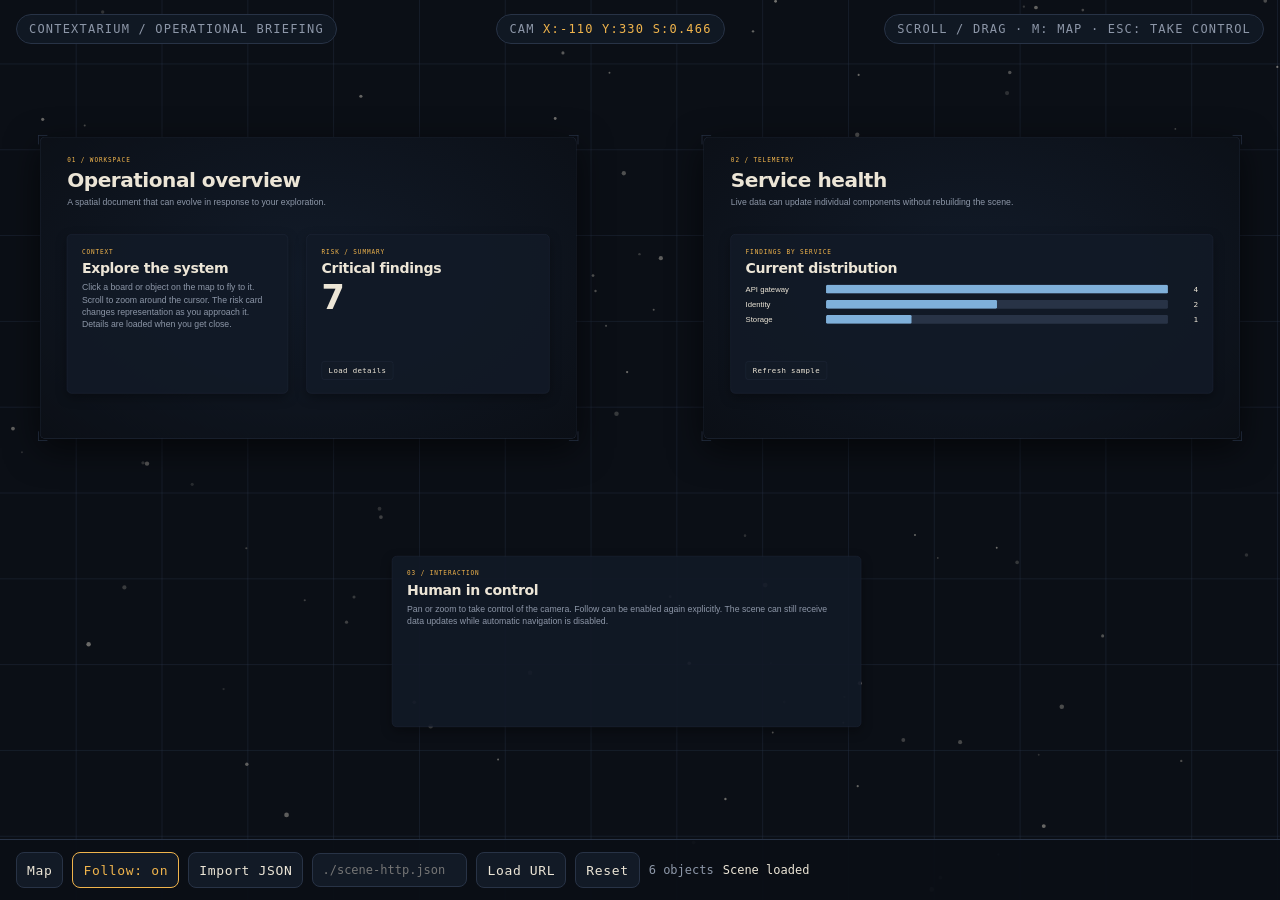
==== commit 3f36b59d: "Rebrand Fieldwork as Contextarium" ====
--- a/index.html
+++ b/index.html
@@ -1,4 +1,4 @@
-<!doctype html><html lang="en"><head><meta charset="utf-8"><meta name="viewport" content="width=device-width,initial-scale=1,viewport-fit=cover"><title>Fieldwork — spatial workspace</title><meta http-equiv="Content-Security-Policy" content="default-src 'none'; script-src 'unsafe-inline'; style-src 'unsafe-inline'; connect-src 'self'; img-src 'self' data:; base-uri 'none'; form-action 'none'"><style>
+<!doctype html><html lang="en"><head><meta charset="utf-8"><meta name="viewport" content="width=device-width,initial-scale=1,viewport-fit=cover"><title>Contextarium — spatial workspace</title><meta http-equiv="Content-Security-Policy" content="default-src 'none'; script-src 'unsafe-inline'; style-src 'unsafe-inline'; connect-src 'self'; img-src 'self' data:; base-uri 'none'; form-action 'none'"><style>
 :root{
   --ink:#0B0F16;
   --ink2:#121A26;
@@ -170,9 +170,9 @@
 .btn:focus-visible{outline:2px solid var(--sig);outline-offset:2px}
 .btn[aria-pressed="true"]{border-color:var(--sig);color:var(--sig)}
 
-/* Fieldwork: arbitrary bounds and native interactive components. */
+/* Contextarium: arbitrary bounds and native interactive components. */
 #stage{cursor:grab}#stage.drag{cursor:grabbing}#world{will-change:auto}.node{position:absolute;transform-origin:0 0;user-select:text;cursor:default}.node[hidden]{display:none}.node.clickable{cursor:pointer}.node:focus-visible{outline:3px solid var(--sig);outline-offset:6px}.node.card{padding:0;overflow:hidden}.node.board{overflow:visible}.node-content{position:relative;height:100%;padding:40px 44px;overflow:hidden;display:flex;flex-direction:column;gap:16px}.board>.node-content{padding:56px 80px;overflow:visible}.node-label{font:500 18px var(--mono);letter-spacing:.15em;text-transform:uppercase;color:var(--sig)}.node-title{font:700 42px/1.1 var(--display);margin:0;letter-spacing:-.025em}.board .node-title{font-size:60px}.node-text{font:400 26px/1.4 var(--body);color:var(--dim);margin:0;max-width:100%;overflow-wrap:anywhere}.board .node-text{max-width:1300px}.metric{font:700 100px/1 var(--display);font-variant-numeric:tabular-nums}.node-actions{display:flex;gap:12px;flex-wrap:wrap;margin-top:auto}.node-actions .btn{height:auto;padding:14px 20px;font-size:22px;white-space:normal;cursor:pointer}.node-list{font:24px/1.5 var(--body);margin:0;padding-left:28px}.chart{display:grid;gap:18px;margin-top:10px}.bar-row{display:grid;grid-template-columns:220px 1fr 70px;gap:20px;align-items:center;font:23px var(--body)}.bar-track{height:26px;background:var(--line);border-radius:4px;overflow:hidden}.bar-value{height:100%;background:var(--sense);border-radius:4px}.bar-number{font:23px var(--mono);text-align:right}.table-wrap{overflow:auto;max-height:250px;touch-action:pan-y}table{border-collapse:collapse;width:100%;font:24px var(--body)}td,th{text-align:left;padding:14px;border-bottom:1px solid var(--line)}th{font:500 18px var(--mono);color:var(--dim);text-transform:uppercase}#hud .pillbar{overflow:hidden;text-overflow:ellipsis;max-width:45vw}#hud{top:14px}#toolbar{position:fixed;bottom:0;left:0;right:0;display:flex;gap:9px;align-items:center;flex-wrap:wrap;padding:12px 16px;background:rgba(11,15,22,.96);border-top:1px solid var(--line);z-index:9}#status{font:12px var(--mono);color:var(--paper);flex:1;min-width:100px}#scene-url{width:155px;max-width:24vw;background:var(--ink2);border:1px solid var(--line);color:var(--paper);border-radius:8px;padding:9px;font:12px var(--mono)}#count{font:12px var(--mono);color:var(--dim)}@media(max-width:650px){#camHud{display:none}#toolbar{gap:5px;padding:8px}#scene-url{width:95px}#status{flex-basis:100%}}@media(prefers-reduced-motion:reduce){*,*::before,*::after{animation:none!important;transition:none!important}}
-</style></head><body><div id="stage" class="explore" aria-label="Spatial workspace"><canvas id="bg" aria-hidden="true"></canvas><div id="world"></div></div><div id="hud"><div class="pillbar" id="title">Fieldwork</div><div class="pillbar" id="camHud">CAM <b id="camReadout"></b></div><div class="pillbar">Scroll / drag · M: map · Esc: take control</div></div><div id="toolbar"><button class="btn" id="map" type="button">Map</button><button class="btn" id="follow" type="button" aria-pressed="true">Follow: on</button><button class="btn" id="import" type="button">Import JSON</button><input id="file" type="file" accept="application/json,.json" hidden><input id="scene-url" aria-label="Scene URL" placeholder="./scene-http.json"><button class="btn" id="load-url" type="button">Load URL</button><button class="btn" id="reset" type="button">Reset</button><span id="count"></span><span id="status" role="status"></span></div><script type="application/json" id="demo">{"version": 1, "title": "Fieldwork / operational briefing", "objects": [{"id": "briefing", "type": "board", "x": -1900, "y": -550, "w": 1600, "h": 900, "props": {"label": "01 / WORKSPACE", "title": "Operational overview", "text": "A spatial document that can evolve in response to your exploration."}}, {"id": "summary", "type": "text", "x": 80, "y": 290, "w": 660, "h": 475, "props": {"label": "CONTEXT", "title": "Explore the system", "text": "Click a board or object on the map to fly to it. Scroll to zoom around the cursor. The risk card changes representation as you approach it. Details are loaded when you get close."}, "parent": "briefing"}, {"id": "risk", "type": "metric", "x": 795, "y": 290, "w": 725, "h": 475, "props": {"label": "RISK / SUMMARY", "title": "Critical findings", "value": 7, "buttons": [{"label": "Load details", "event": "details"}]}, "variants": [{"minZoom": 0.8, "type": "metric", "props": {"text": "Three services need review. Details can be discovered by zooming or clicking."}}], "parent": "briefing"}, {"id": "services", "type": "board", "x": 80, "y": -550, "w": 1600, "h": 900, "props": {"label": "02 / TELEMETRY", "title": "Service health", "text": "Live data can update individual components without rebuilding the scene."}}, {"id": "trend", "type": "chart", "x": 80, "y": 290, "w": 1440, "h": 475, "props": {"label": "FINDINGS BY SERVICE", "title": "Current distribution", "items": [{"label": "API gateway", "value": 4}, {"label": "Identity", "value": 2}, {"label": "Storage", "value": 1}], "buttons": [{"label": "Refresh sample", "event": "refresh"}]}, "parent": "services"}, {"id": "notes", "type": "text", "x": -850, "y": 700, "w": 1400, "h": 510, "props": {"label": "03 / INTERACTION", "title": "Human in control", "text": "Pan or zoom to take control of the camera. Follow can be enabled again explicitly. The scene can still receive data updates while automatic navigation is disabled."}}], "behaviours": [{"id": "discover", "on": {"event": "camera.enter", "target": "risk", "minZoom": 1.25}, "actions": [{"command": "data.fetch", "source": "risk-details"}], "once": true}, {"id": "details-click", "on": {"event": "widget.action", "target": "risk", "name": "details"}, "actions": [{"command": "data.fetch", "source": "risk-click"}]}, {"id": "refresh", "on": {"event": "widget.action", "target": "trend", "name": "refresh"}, "actions": [{"command": "data.fetch", "source": "telemetry"}]}], "sources": {"risk-details": {"kind": "inline", "commands": [{"command": "object.update", "target": "risk", "props": {"value": 9}}, {"command": "object.upsert", "object": {"id": "details", "type": "board", "x": 1900, "y": -550, "w": 1600, "h": 900, "props": {"label": "04 / DISCOVERED", "title": "Affected services", "text": "This board was created by a JSON response, not embedded as HTML."}}}, {"command": "object.upsert", "object": {"id": "findings", "type": "table", "x": 80, "y": 290, "w": 1440, "h": 475, "props": {"title": "Prioritized findings", "columns": ["Service", "Severity", "Open"], "rows": [["API gateway", "Critical", 5], ["Identity", "Critical", 3], ["Storage", "Critical", 1]], "buttons": [{"label": "Return to overview", "event": "return"}]}, "parent": "details"}}, {"command": "object.move", "target": "notes", "x": 300, "y": 850}, {"command": "behaviour.upsert", "behaviour": {"id": "return-home", "on": {"event": "widget.action", "target": "findings", "name": "return"}, "actions": [{"command": "camera.overview"}]}}]}, "risk-click": {"kind": "inline", "commands": [{"command": "object.update", "target": "risk", "props": {"value": 9}}, {"command": "object.upsert", "object": {"id": "details", "type": "board", "x": 1900, "y": -550, "w": 1600, "h": 900, "props": {"label": "04 / DISCOVERED", "title": "Affected services", "text": "This board was created by a JSON response, not embedded as HTML."}}}, {"command": "object.upsert", "object": {"id": "findings", "type": "table", "x": 80, "y": 290, "w": 1440, "h": 475, "props": {"title": "Prioritized findings", "columns": ["Service", "Severity", "Open"], "rows": [["API gateway", "Critical", 5], ["Identity", "Critical", 3], ["Storage", "Critical", 1]], "buttons": [{"label": "Return to overview", "event": "return"}]}, "parent": "details"}}, {"command": "object.move", "target": "notes", "x": 300, "y": 850}, {"command": "behaviour.upsert", "behaviour": {"id": "return-home", "on": {"event": "widget.action", "target": "findings", "name": "return"}, "actions": [{"command": "camera.overview"}]}}, {"command": "camera.focus", "target": "details"}]}, "telemetry": {"kind": "inline", "commands": [{"command": "object.update", "target": "trend", "props": {"items": [{"label": "API gateway", "value": 5}, {"label": "Identity", "value": 3}, {"label": "Storage", "value": 1}]}}]}}, "camera": {"initial": "overview"}}</script><script>
+</style></head><body><div id="stage" class="explore" aria-label="Spatial workspace"><canvas id="bg" aria-hidden="true"></canvas><div id="world"></div></div><div id="hud"><div class="pillbar" id="title">Contextarium</div><div class="pillbar" id="camHud">CAM <b id="camReadout"></b></div><div class="pillbar">Scroll / drag · M: map · Esc: take control</div></div><div id="toolbar"><button class="btn" id="map" type="button">Map</button><button class="btn" id="follow" type="button" aria-pressed="true">Follow: on</button><button class="btn" id="import" type="button">Import JSON</button><input id="file" type="file" accept="application/json,.json" hidden><input id="scene-url" aria-label="Scene URL" placeholder="./scene-http.json"><button class="btn" id="load-url" type="button">Load URL</button><button class="btn" id="reset" type="button">Reset</button><span id="count"></span><span id="status" role="status"></span></div><script type="application/json" id="demo">{"version": 1, "title": "Contextarium / operational briefing", "objects": [{"id": "briefing", "type": "board", "x": -1900, "y": -550, "w": 1600, "h": 900, "props": {"label": "01 / WORKSPACE", "title": "Operational overview", "text": "A spatial document that can evolve in response to your exploration."}}, {"id": "summary", "type": "text", "x": 80, "y": 290, "w": 660, "h": 475, "props": {"label": "CONTEXT", "title": "Explore the system", "text": "Click a board or object on the map to fly to it. Scroll to zoom around the cursor. The risk card changes representation as you approach it. Details are loaded when you get close."}, "parent": "briefing"}, {"id": "risk", "type": "metric", "x": 795, "y": 290, "w": 725, "h": 475, "props": {"label": "RISK / SUMMARY", "title": "Critical findings", "value": 7, "buttons": [{"label": "Load details", "event": "details"}]}, "variants": [{"minZoom": 0.8, "type": "metric", "props": {"text": "Three services need review. Details can be discovered by zooming or clicking."}}], "parent": "briefing"}, {"id": "services", "type": "board", "x": 80, "y": -550, "w": 1600, "h": 900, "props": {"label": "02 / TELEMETRY", "title": "Service health", "text": "Live data can update individual components without rebuilding the scene."}}, {"id": "trend", "type": "chart", "x": 80, "y": 290, "w": 1440, "h": 475, "props": {"label": "FINDINGS BY SERVICE", "title": "Current distribution", "items": [{"label": "API gateway", "value": 4}, {"label": "Identity", "value": 2}, {"label": "Storage", "value": 1}], "buttons": [{"label": "Refresh sample", "event": "refresh"}]}, "parent": "services"}, {"id": "notes", "type": "text", "x": -850, "y": 700, "w": 1400, "h": 510, "props": {"label": "03 / INTERACTION", "title": "Human in control", "text": "Pan or zoom to take control of the camera. Follow can be enabled again explicitly. The scene can still receive data updates while automatic navigation is disabled."}}], "behaviours": [{"id": "discover", "on": {"event": "camera.enter", "target": "risk", "minZoom": 1.25}, "actions": [{"command": "data.fetch", "source": "risk-details"}], "once": true}, {"id": "details-click", "on": {"event": "widget.action", "target": "risk", "name": "details"}, "actions": [{"command": "data.fetch", "source": "risk-click"}]}, {"id": "refresh", "on": {"event": "widget.action", "target": "trend", "name": "refresh"}, "actions": [{"command": "data.fetch", "source": "telemetry"}]}], "sources": {"risk-details": {"kind": "inline", "commands": [{"command": "object.update", "target": "risk", "props": {"value": 9}}, {"command": "object.upsert", "object": {"id": "details", "type": "board", "x": 1900, "y": -550, "w": 1600, "h": 900, "props": {"label": "04 / DISCOVERED", "title": "Affected services", "text": "This board was created by a JSON response, not embedded as HTML."}}}, {"command": "object.upsert", "object": {"id": "findings", "type": "table", "x": 80, "y": 290, "w": 1440, "h": 475, "props": {"title": "Prioritized findings", "columns": ["Service", "Severity", "Open"], "rows": [["API gateway", "Critical", 5], ["Identity", "Critical", 3], ["Storage", "Critical", 1]], "buttons": [{"label": "Return to overview", "event": "return"}]}, "parent": "details"}}, {"command": "object.move", "target": "notes", "x": 300, "y": 850}, {"command": "behaviour.upsert", "behaviour": {"id": "return-home", "on": {"event": "widget.action", "target": "findings", "name": "return"}, "actions": [{"command": "camera.overview"}]}}]}, "risk-click": {"kind": "inline", "commands": [{"command": "object.update", "target": "risk", "props": {"value": 9}}, {"command": "object.upsert", "object": {"id": "details", "type": "board", "x": 1900, "y": -550, "w": 1600, "h": 900, "props": {"label": "04 / DISCOVERED", "title": "Affected services", "text": "This board was created by a JSON response, not embedded as HTML."}}}, {"command": "object.upsert", "object": {"id": "findings", "type": "table", "x": 80, "y": 290, "w": 1440, "h": 475, "props": {"title": "Prioritized findings", "columns": ["Service", "Severity", "Open"], "rows": [["API gateway", "Critical", 5], ["Identity", "Critical", 3], ["Storage", "Critical", 1]], "buttons": [{"label": "Return to overview", "event": "return"}]}, "parent": "details"}}, {"command": "object.move", "target": "notes", "x": 300, "y": 850}, {"command": "behaviour.upsert", "behaviour": {"id": "return-home", "on": {"event": "widget.action", "target": "findings", "name": "return"}, "actions": [{"command": "camera.overview"}]}}, {"command": "camera.focus", "target": "details"}]}, "telemetry": {"kind": "inline", "commands": [{"command": "object.update", "target": "trend", "props": {"items": [{"label": "API gateway", "value": 5}, {"label": "Identity", "value": 3}, {"label": "Storage", "value": 1}]}}]}}, "camera": {"initial": "overview"}}</script><script>
 /* Camera interpolation and adaptive background derived from the supplied Spatial Explainer reference. */
 const ease = p => p < 0.5 ? 4 * p * p * p : 1 - Math.pow(-2 * p + 2, 3) / 2;
 
@@ -420,7 +420,7 @@
   }catch(e){if(gen===generation)status('Fetch failed: '+e.message);throw e;}finally{if(gen===generation)requests.delete(name);}});requests.set(name,{promise,controller});return promise;
 }
 function loadScene(input){const next=validate(clone(input));generation++;for(const r of requests.values())r.controller.abort();requests.clear();fired.clear();running.clear();inside.clear();scene=next;nodes=new Map(scene.objects.map(n=>[n.id,n]));revision=0;humanEpoch++;follow=true;syncFollow();flight=null;mapMode=scene.camera.initial==='overview';lastCam=mapMode?overview():target({command:'camera.focus',target:scene.camera.initial});dirty=true;cameraDirty=true;settleAt=performance.now()+150;status('Scene loaded');emit('scene.ready');}
-window.fieldwork=Object.freeze({getState:()=>({scene:clone(scene),camera:{...lastCam},revision,follow}),loadScene,dispatch:c=>dispatch(clone(c)),batch:c=>applyBatch(clone(c)),events:bus});
+window.contextarium=window.fieldwork=Object.freeze({getState:()=>({scene:clone(scene),camera:{...lastCam},revision,follow}),loadScene,dispatch:c=>dispatch(clone(c)),batch:c=>applyBatch(clone(c)),events:bus});
 $('map').onclick=()=>userNav({command:'camera.overview'});$('follow').onclick=()=>{follow=!follow;humanEpoch++;if(!follow&&flight?.owner!=="human"){flight=null;settleAt=performance.now()+100;}syncFollow();status(follow?'Automatic navigation enabled':'Human controls camera');};
 $('import').onclick=()=>$('file').click();$('file').onchange=async e=>{try{const f=e.target.files[0];if(f){check(f.size<=1000000,'File too large');loadScene(JSON.parse(await f.text()));}}catch(err){status('Import rejected: '+err.message);}e.target.value='';};
 $('reset').onclick=()=>loadScene(JSON.parse($('demo').textContent));
